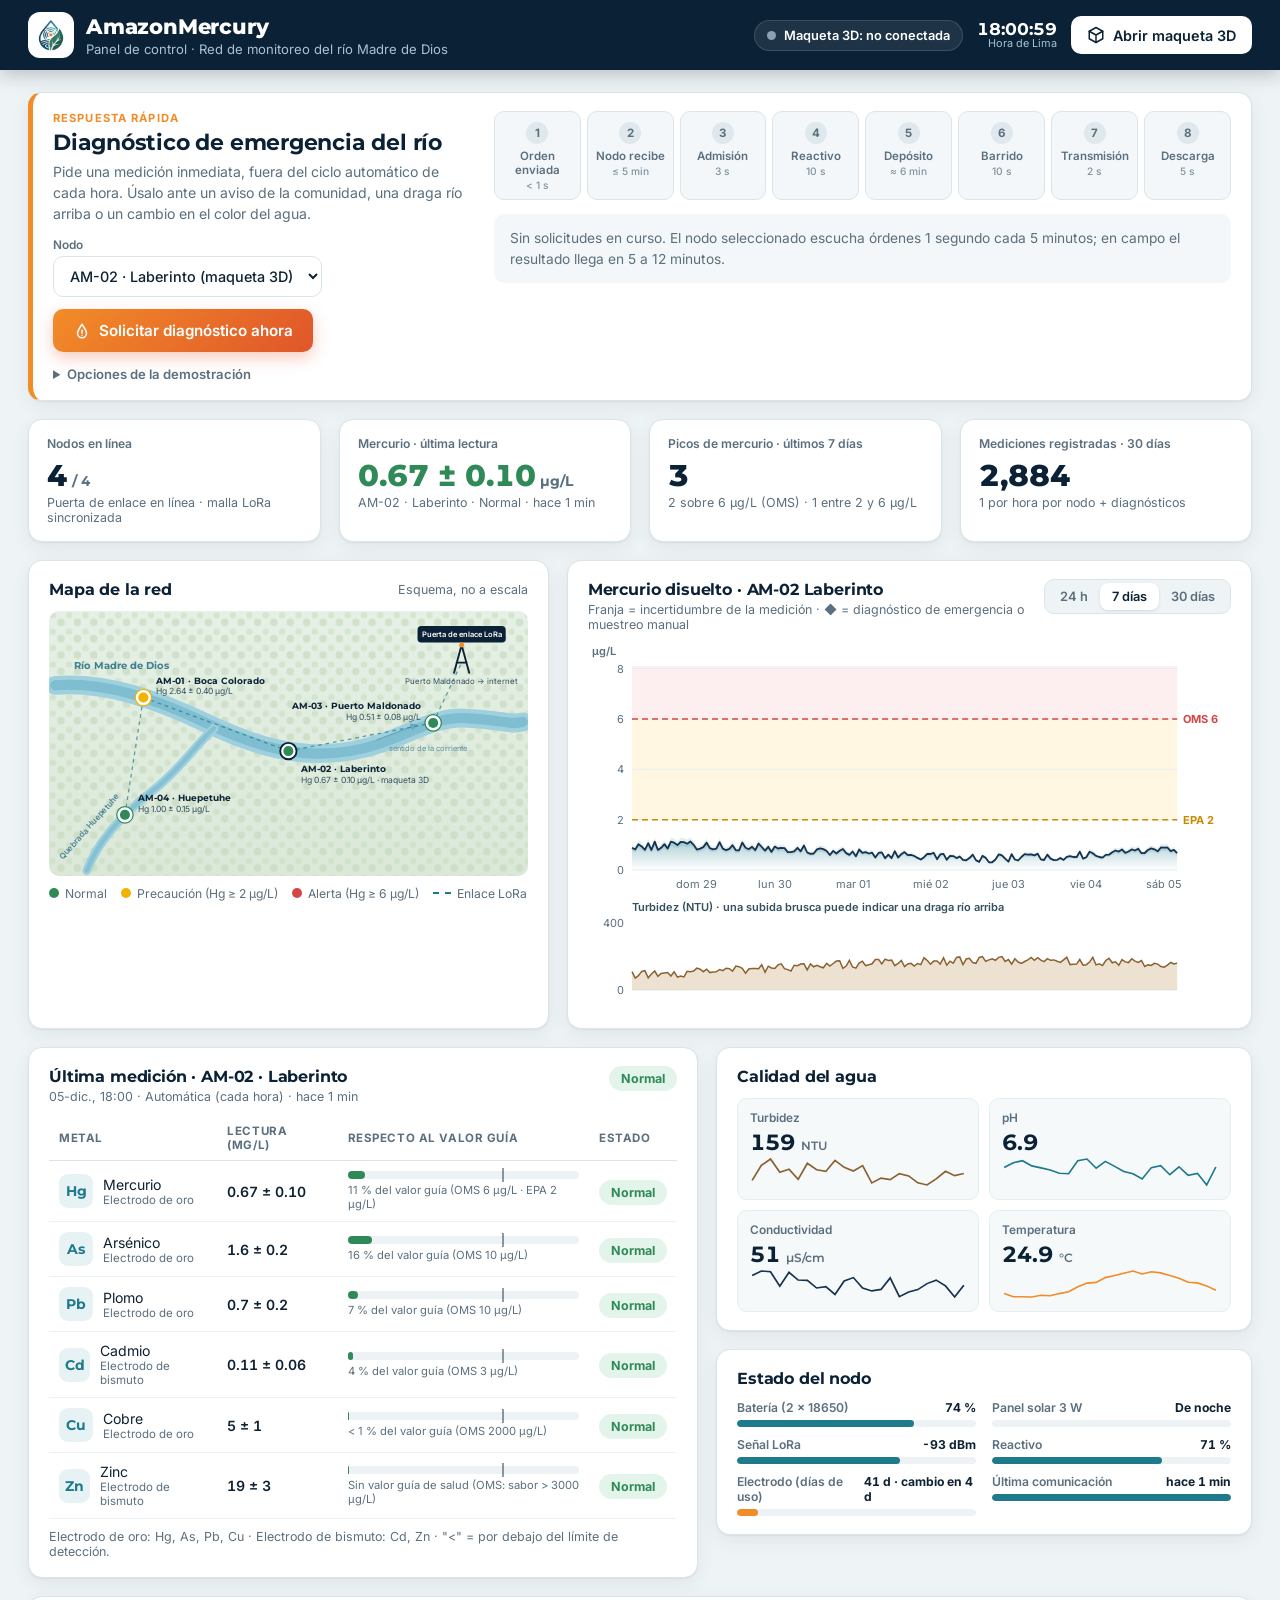
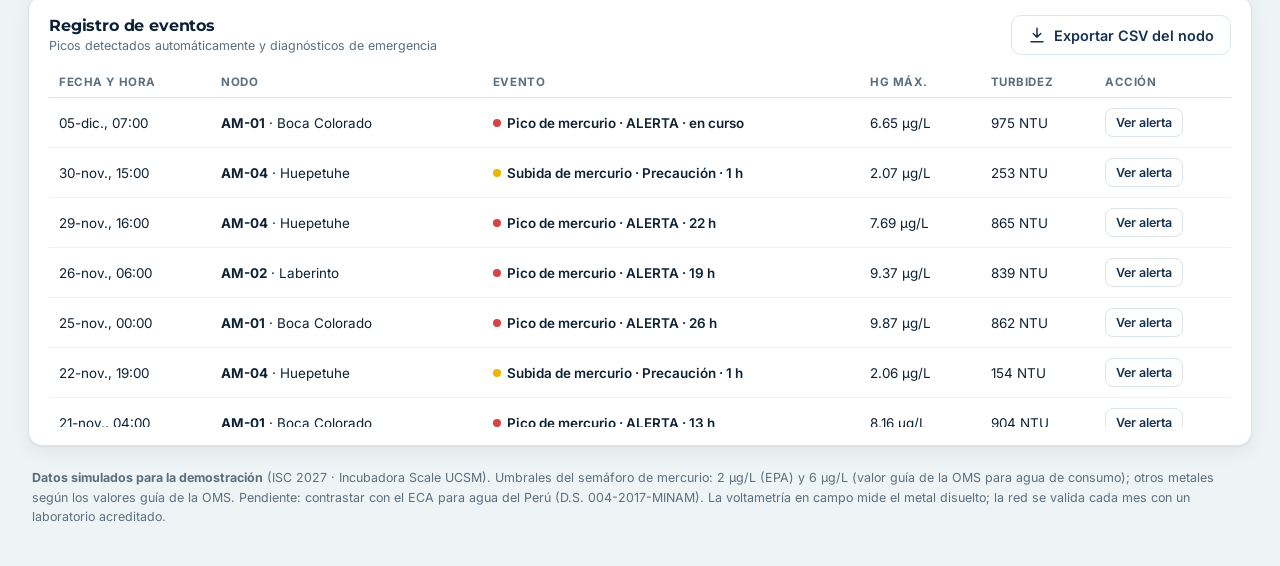
==== panel/index.html @ 2ba5c016 "AmazonMercury v2" ====
<!DOCTYPE html>
<html lang="es">
<head>
  <meta charset="UTF-8">
  <meta name="viewport" content="width=device-width, initial-scale=1.0">
  <title>AmazonMercury · Panel de control</title>
  <meta name="description" content="Panel de control de la red AmazonMercury: historial de mercurio y metales, mapa de nodos, alertas y diagnóstico de emergencia del río.">
  <meta name="theme-color" content="#0b2236">
  <link rel="icon" type="image/png" href="../assets/favicon.png">
  <link rel="preconnect" href="https://fonts.googleapis.com">
  <link rel="preconnect" href="https://fonts.gstatic.com" crossorigin>
  <link href="https://fonts.googleapis.com/css2?family=Inter:wght@400;500;600;700&family=Montserrat:wght@600;700;800&display=swap" rel="stylesheet">
  <link rel="stylesheet" href="panel.css">
</head>
<body>
  <header class="cabecera">
    <div class="marca">
      <span class="logo-tile"><img src="../assets/logo-icono.png" alt="Logo AmazonMercury"></span>
      <div>
        <h1>AmazonMercury</h1>
        <p>Panel de control · Red de monitoreo del río Madre de Dios</p>
      </div>
    </div>
    <div class="cab-derecha">
      <div id="estadoMaqueta" class="pildora desconectada" title="Conexión con la maqueta 3D (nodo AM-02)">
        <span class="punto"></span><span id="estadoMaquetaTxt">Maqueta 3D: no conectada</span>
      </div>
      <div class="reloj"><span id="reloj">--:--</span><small>Hora de Lima</small></div>
      <button id="btnMaqueta" class="btn btn-claro">
        <svg viewBox="0 0 24 24" aria-hidden="true"><path d="M12 2l9 5v10l-9 5-9-5V7z"/><path d="M12 22V12M21 7l-9 5-9-5"/></svg>
        Abrir maqueta 3D
      </button>
    </div>
  </header>

  <main class="contenido">
    <section class="tarjeta emergencia" aria-labelledby="tEmergencia">
      <div class="em-izq">
        <p class="sobretitulo">Respuesta rápida</p>
        <h2 id="tEmergencia">Diagnóstico de emergencia del río</h2>
        <p class="em-desc">Pide una medición inmediata, fuera del ciclo automático de cada hora. Úsalo ante un aviso de la comunidad, una draga río arriba o un cambio en el color del agua.</p>
        <div class="em-controles">
          <label class="campo">
            <span>Nodo</span>
            <select id="selNodoEm"></select>
          </label>
          <button id="btnEmergencia" class="btn btn-emergencia">
            <svg viewBox="0 0 24 24" aria-hidden="true"><path d="M12 3C8 9 6 12 6 15a6 6 0 0 0 12 0c0-3-2-6-6-12z"/><path d="M12 11v4M12 18h.01"/></svg>
            Solicitar diagnóstico ahora
          </button>
        </div>
        <details class="opciones-demo">
          <summary>Opciones de la demostración</summary>
          <label class="campo">
            <span>Escenario simulado</span>
            <select id="selEscenario"></select>
          </label>
          <label class="interruptor">
            <input type="checkbox" id="chkVivo">
            <span>Llegada de lecturas automáticas cada 20 s (modo demo)</span>
          </label>
        </details>
      </div>
      <div class="em-der">
        <ol id="pasosEm" class="pasos-em"></ol>
        <div id="estadoEm" class="estado-em">
          <p class="em-espera">Sin solicitudes en curso. El nodo seleccionado escucha órdenes 1 segundo cada 5 minutos; en campo el resultado llega en 5 a 12 minutos.</p>
        </div>
      </div>
    </section>

    <section class="kpis" aria-label="Resumen de la red">
      <article class="tarjeta kpi">
        <p class="kpi-etq">Nodos en línea</p>
        <p class="kpi-valor" id="kpiNodos">–</p>
        <p class="kpi-sub" id="kpiNodosSub"></p>
      </article>
      <article class="tarjeta kpi" id="kpiHgCaja">
        <p class="kpi-etq">Mercurio · última lectura</p>
        <p class="kpi-valor" id="kpiHg">–</p>
        <p class="kpi-sub" id="kpiHgSub"></p>
      </article>
      <article class="tarjeta kpi">
        <p class="kpi-etq">Picos de mercurio · últimos 7 días</p>
        <p class="kpi-valor" id="kpiAlertas">–</p>
        <p class="kpi-sub" id="kpiAlertasSub"></p>
      </article>
      <article class="tarjeta kpi">
        <p class="kpi-etq">Mediciones registradas · 30 días</p>
        <p class="kpi-valor" id="kpiMediciones">–</p>
        <p class="kpi-sub">1 por hora por nodo + diagnósticos</p>
      </article>
    </section>

    <section class="fila-mapa">
      <article class="tarjeta mapa-caja">
        <div class="tarjeta-cab">
          <h3>Mapa de la red</h3>
          <span class="nota">Esquema, no a escala</span>
        </div>
        <svg id="mapa" class="mapa" viewBox="0 0 760 420" role="img" aria-label="Mapa esquemático de los nodos en el río Madre de Dios"></svg>
        <div class="leyenda">
          <span><i class="dot normal"></i>Normal</span>
          <span><i class="dot precaucion"></i>Precaución (Hg ≥ 2 µg/L)</span>
          <span><i class="dot alerta"></i>Alerta (Hg ≥ 6 µg/L)</span>
          <span><i class="linea-lora"></i>Enlace LoRa</span>
        </div>
      </article>

      <article class="tarjeta grafica-caja">
        <div class="tarjeta-cab">
          <div>
            <h3 id="tituloGrafica">Mercurio disuelto</h3>
            <p class="nota" id="subGrafica"></p>
          </div>
          <div class="segmentado" role="group" aria-label="Rango de tiempo">
            <button data-rango="24">24 h</button>
            <button data-rango="168" class="activo">7 días</button>
            <button data-rango="720">30 días</button>
          </div>
        </div>
        <div id="graficaHg" class="grafica"></div>
        <div id="graficaTurb" class="grafica grafica-baja"></div>
        <div id="tooltip" class="tooltip" hidden></div>
      </article>
    </section>

    <section class="fila-detalle">
      <article class="tarjeta">
        <div class="tarjeta-cab">
          <div>
            <h3>Última medición · <span id="detNodo">AM-02</span></h3>
            <p class="nota" id="detFecha"></p>
          </div>
          <span id="detEstado" class="etiqueta-estado normal">Normal</span>
        </div>
        <table class="tabla-metales">
          <thead><tr><th>Metal</th><th>Lectura (µg/L)</th><th>Respecto al valor guía</th><th>Estado</th></tr></thead>
          <tbody id="tablaMetales"></tbody>
        </table>
        <p class="nota pie-tabla">Electrodo de oro: Hg, As, Pb, Cu · Electrodo de bismuto: Cd, Zn · "&lt;" = por debajo del límite de detección.</p>
      </article>

      <div class="columna">
        <article class="tarjeta">
          <div class="tarjeta-cab"><h3>Calidad del agua</h3></div>
          <div id="paramsAgua" class="params"></div>
        </article>
        <article class="tarjeta">
          <div class="tarjeta-cab"><h3>Estado del nodo</h3></div>
          <div id="saludNodo" class="salud"></div>
        </article>
      </div>
    </section>

    <section class="tarjeta">
      <div class="tarjeta-cab">
        <div>
          <h3>Registro de eventos</h3>
          <p class="nota">Picos detectados automáticamente y diagnósticos de emergencia</p>
        </div>
        <div class="acciones-cab">
          <button id="btnCsv" class="btn btn-borde">
            <svg viewBox="0 0 24 24" aria-hidden="true"><path d="M12 3v12M7 10l5 5 5-5M4 21h16"/></svg>
            Exportar CSV del nodo
          </button>
        </div>
      </div>
      <div class="tabla-scroll">
        <table class="tabla-eventos">
          <thead><tr><th>Fecha y hora</th><th>Nodo</th><th>Evento</th><th>Hg máx.</th><th>Turbidez</th><th>Acción</th></tr></thead>
          <tbody id="tablaEventos"></tbody>
        </table>
      </div>
    </section>

    <footer class="pie">
      <p><strong>Datos simulados para la demostración</strong> (ISC 2027 · Incubadora Scale UCSM). Umbrales del semáforo de mercurio: 2 µg/L (EPA) y 6 µg/L (valor guía de la OMS para agua de consumo); otros metales según los valores guía de la OMS. Pendiente: contrastar con el ECA para agua del Perú (D.S. 004-2017-MINAM). La voltametría en campo mide el metal disuelto; la red se valida cada mes con un laboratorio acreditado.</p>
    </footer>
  </main>

  <div id="modalAlerta" class="modal" hidden>
    <div class="modal-fondo" data-cerrar></div>
    <article class="modal-caja" role="dialog" aria-modal="true" aria-labelledby="tModal">
      <button class="btn-x" data-cerrar aria-label="Cerrar">&times;</button>
      <p class="sobretitulo">Vista previa · no se envía nada</p>
      <h3 id="tModal">Alerta a comunidades y autoridades</h3>
      <div class="sms" id="smsTexto"></div>
      <p class="nota">Destinatarios previstos: comunidades río abajo, ANA, OEFA, DIRESA y gobierno regional. En un despliegue real se enviaría por SMS, radio comunitaria y WhatsApp.</p>
      <div class="modal-acciones">
        <button class="btn btn-borde" data-cerrar>Cerrar</button>
        <button class="btn btn-emergencia" id="btnSimEnvio">Simular envío</button>
      </div>
    </article>
  </div>

  <div id="avisos" class="avisos" aria-live="polite"></div>

  <script type="module" src="panel.js"></script>
</body>
</html>
---- panel/panel.css ----
:root {
  --navy: #0b2236;
  --azul: #16324f;
  --teal: #1f7a8c;
  --aqua: #5ec4d6;
  --verde: #2f8a57;
  --naranja: #f28c28;
  --fondo: #eef3f5;
  --tarjeta: #ffffff;
  --borde: #dbe4e8;
  --texto: #0f2233;
  --suave: #5b6f7e;
  --normal: #2f8a57;
  --precaucion: #c98a00;
  --precaucion-bg: #fff4d6;
  --alerta: #d64545;
  --alerta-bg: #fde8e8;
  --nd: #8a9aa6;
  --radio: 14px;
  --sombra: 0 1px 2px rgba(11, 34, 54, 0.06), 0 6px 20px rgba(11, 34, 54, 0.06);
  --fuente: "Inter", system-ui, -apple-system, "Segoe UI", Roboto, sans-serif;
  --titulo: "Montserrat", var(--fuente);
}

* { box-sizing: border-box; }
html, body { margin: 0; }
body {
  background: var(--fondo);
  color: var(--texto);
  font-family: var(--fuente);
  font-size: 15px;
  -webkit-font-smoothing: antialiased;
}
button, select { font: inherit; color: inherit; }
button { cursor: pointer; }
svg { display: block; }
h1, h2, h3 { font-family: var(--titulo); margin: 0; letter-spacing: -0.01em; }

.cabecera {
  position: sticky;
  top: 0;
  z-index: 20;
  display: flex;
  align-items: center;
  justify-content: space-between;
  gap: 16px;
  padding: 12px 28px;
  background: var(--navy);
  color: #fff;
  box-shadow: 0 4px 18px rgba(11, 34, 54, 0.25);
}
.marca { display: flex; align-items: center; gap: 12px; }
.logo-tile {
  width: 46px; height: 46px; flex: none;
  display: grid; place-items: center;
  border-radius: 12px; background: #fff;
}
.logo-tile img { width: 36px; height: auto; }
.marca h1 { font-size: 1.3rem; font-weight: 800; }
.marca p { margin: 2px 0 0; font-size: 0.82rem; color: #a9c3d3; }
.cab-derecha { display: flex; align-items: center; gap: 14px; }
.pildora {
  display: flex; align-items: center; gap: 8px;
  padding: 7px 12px; border-radius: 999px;
  font-size: 0.8rem; font-weight: 600;
  background: rgba(255, 255, 255, 0.08);
  border: 1px solid rgba(255, 255, 255, 0.14);
}
.pildora .punto { width: 9px; height: 9px; border-radius: 50%; background: #8aa1b1; }
.pildora.conectada .punto { background: #4ade80; box-shadow: 0 0 0 4px rgba(74, 222, 128, 0.22); }
.pildora.ocupada .punto { background: var(--naranja); box-shadow: 0 0 0 4px rgba(242, 140, 40, 0.25); animation: latido 1s infinite; }
@keyframes latido { 50% { opacity: 0.4; } }
.reloj { display: flex; flex-direction: column; align-items: flex-end; line-height: 1.1; }
.reloj span { font-family: var(--titulo); font-weight: 700; font-size: 1.05rem; font-variant-numeric: tabular-nums; }
.reloj small { font-size: 0.68rem; color: #a9c3d3; }

.btn {
  display: inline-flex; align-items: center; gap: 8px;
  padding: 10px 16px; border-radius: 10px; border: 0;
  font-weight: 600; font-size: 0.9rem;
  transition: transform 0.1s, box-shadow 0.2s, background 0.2s;
}
.btn svg { width: 18px; height: 18px; fill: none; stroke: currentColor; stroke-width: 2; stroke-linecap: round; stroke-linejoin: round; }
.btn:active { transform: translateY(1px); }
.btn-claro { background: #fff; color: var(--navy); }
.btn-claro:hover { background: #e7f6f9; }
.btn-borde { background: #fff; border: 1px solid var(--borde); color: var(--azul); }
.btn-borde:hover { border-color: var(--teal); color: var(--teal); }
.btn-emergencia { background: linear-gradient(135deg, #f28c28, #e0562a); color: #fff; box-shadow: 0 6px 16px rgba(224, 86, 42, 0.3); padding: 12px 20px; font-size: 0.95rem; }
.btn-emergencia:hover { box-shadow: 0 8px 22px rgba(224, 86, 42, 0.42); }
.btn-emergencia:disabled { opacity: 0.55; cursor: progress; box-shadow: none; }
.btn-mini { padding: 6px 10px; font-size: 0.78rem; border-radius: 8px; }

.contenido { max-width: 1440px; margin: 0 auto; padding: 22px 28px 40px; display: grid; gap: 18px; }
.tarjeta { background: var(--tarjeta); border: 1px solid var(--borde); border-radius: var(--radio); box-shadow: var(--sombra); padding: 18px 20px; }
.tarjeta-cab { display: flex; justify-content: space-between; align-items: flex-start; gap: 12px; margin-bottom: 12px; }
.tarjeta-cab h3 { font-size: 1.02rem; font-weight: 700; color: var(--navy); }
.nota { margin: 3px 0 0; font-size: 0.78rem; color: var(--suave); }
.sobretitulo { margin: 0 0 4px; font-size: 0.7rem; font-weight: 700; letter-spacing: 0.1em; text-transform: uppercase; color: var(--naranja); }

.emergencia {
  display: grid; grid-template-columns: minmax(320px, 0.9fr) 1.6fr; gap: 26px;
  border-left: 5px solid var(--naranja);
}
.emergencia h2 { font-size: 1.35rem; color: var(--navy); }
.em-desc { margin: 6px 0 14px; color: var(--suave); font-size: 0.88rem; line-height: 1.5; }
.em-controles { display: flex; align-items: flex-end; gap: 12px; flex-wrap: wrap; }
.campo { display: flex; flex-direction: column; gap: 4px; font-size: 0.74rem; font-weight: 600; color: var(--suave); }
.campo select { padding: 10px 12px; border-radius: 10px; border: 1px solid var(--borde); background: #fff; font-size: 0.9rem; font-weight: 500; color: var(--texto); min-width: 200px; }
.opciones-demo { margin-top: 14px; font-size: 0.82rem; color: var(--suave); }
.opciones-demo summary { cursor: pointer; font-weight: 600; }
.opciones-demo[open] summary { margin-bottom: 10px; }
.opciones-demo .campo { margin-bottom: 10px; }
.interruptor { display: flex; align-items: center; gap: 8px; cursor: pointer; }
.interruptor input { width: 16px; height: 16px; accent-color: var(--teal); }

.pasos-em { list-style: none; margin: 0; padding: 0; display: grid; grid-template-columns: repeat(8, 1fr); gap: 6px; }
.pasos-em li {
  position: relative; padding: 10px 6px 8px; border-radius: 10px; text-align: center;
  background: #f3f7f9; border: 1px solid var(--borde); font-size: 0.72rem; font-weight: 600; color: var(--suave);
}
.pasos-em li b { display: grid; place-items: center; width: 22px; height: 22px; margin: 0 auto 5px; border-radius: 50%; background: #dfe8ec; color: var(--suave); font-size: 0.72rem; }
.pasos-em li small { display: block; margin-top: 2px; font-weight: 500; font-size: 0.64rem; color: #8193a0; }
.pasos-em li.activo { background: #fff3e6; border-color: var(--naranja); color: #a3510c; }
.pasos-em li.activo b { background: var(--naranja); color: #fff; animation: latido 1s infinite; }
.pasos-em li.hecho { background: #eaf6ef; border-color: #bfe3cd; color: var(--verde); }
.pasos-em li.hecho b { background: var(--verde); color: #fff; }
.estado-em { margin-top: 14px; min-height: 92px; }
.em-espera { margin: 0; padding: 14px 16px; border-radius: 10px; background: #f3f7f9; color: var(--suave); font-size: 0.86rem; line-height: 1.5; }
.em-progreso { margin: 0; padding: 14px 16px; border-radius: 10px; background: #fff7ef; color: #7a3d0a; font-size: 0.9rem; line-height: 1.5; }
.em-progreso small { display: block; color: #a8672f; font-size: 0.76rem; margin-top: 2px; }
.em-resultado { display: grid; grid-template-columns: auto 1fr; gap: 18px; align-items: center; padding: 14px 16px; border-radius: 12px; border: 1px solid var(--borde); }
.em-resultado.normal { background: #eef8f2; border-color: #bfe3cd; }
.em-resultado.precaucion { background: var(--precaucion-bg); border-color: #f0d68e; }
.em-resultado.alerta { background: var(--alerta-bg); border-color: #f2b3b3; }
.em-hg { font-family: var(--titulo); font-weight: 800; font-size: 2rem; line-height: 1; }
.em-hg small { display: block; font-family: var(--fuente); font-size: 0.74rem; font-weight: 600; color: var(--suave); margin-bottom: 4px; }
.em-resultado.normal .em-hg strong { color: var(--normal); }
.em-resultado.precaucion .em-hg strong { color: var(--precaucion); }
.em-resultado.alerta .em-hg strong { color: var(--alerta); }
.em-info p { margin: 0 0 6px; font-size: 0.86rem; }
.chips { display: flex; flex-wrap: wrap; gap: 5px; }
.chip { padding: 3px 8px; border-radius: 999px; background: #fff; border: 1px solid var(--borde); font-size: 0.74rem; font-variant-numeric: tabular-nums; }
.chip.precaucion { border-color: #f0d68e; background: var(--precaucion-bg); }
.chip.alerta { border-color: #f2b3b3; background: var(--alerta-bg); color: #9b2424; }

.kpis { display: grid; grid-template-columns: repeat(4, 1fr); gap: 18px; }
.kpi { padding: 16px 18px; }
.kpi-etq { margin: 0; font-size: 0.76rem; font-weight: 600; color: var(--suave); }
.kpi-valor { margin: 6px 0 2px; font-family: var(--titulo); font-size: 1.85rem; font-weight: 800; color: var(--navy); font-variant-numeric: tabular-nums; }
.kpi-valor small { font-size: 0.9rem; font-weight: 700; color: var(--suave); }
.kpi-sub { margin: 0; font-size: 0.78rem; color: var(--suave); }
.kpi.normal .kpi-valor { color: var(--normal); }
.kpi.precaucion .kpi-valor { color: var(--precaucion); }
.kpi.alerta .kpi-valor { color: var(--alerta); }

.fila-mapa { display: grid; grid-template-columns: minmax(0, 0.95fr) minmax(0, 1.25fr); gap: 18px; }
.mapa { width: 100%; max-height: 470px; height: auto; border-radius: 10px; background: linear-gradient(180deg, #e6f0e6, #dbe8d8); }
.mapa .nodo { cursor: pointer; }
.mapa .nodo:hover .anillo, .mapa .nodo.sel .anillo { stroke: var(--navy); stroke-width: 3; }
.leyenda { display: flex; flex-wrap: wrap; gap: 14px; margin-top: 10px; font-size: 0.76rem; color: var(--suave); }
.leyenda span { display: inline-flex; align-items: center; gap: 6px; }
.dot { width: 10px; height: 10px; border-radius: 50%; display: inline-block; }
.dot.normal { background: var(--normal); }
.dot.precaucion { background: #f0b400; }
.dot.alerta { background: var(--alerta); }
.linea-lora { width: 18px; border-top: 2px dashed var(--teal); display: inline-block; }

.grafica-caja { position: relative; }
.segmentado { display: inline-flex; padding: 3px; border-radius: 10px; background: #eef3f5; border: 1px solid var(--borde); }
.segmentado button { white-space: nowrap; border: 0; background: transparent; padding: 6px 12px; border-radius: 8px; font-size: 0.8rem; font-weight: 600; color: var(--suave); }
.segmentado button.activo { background: #fff; color: var(--navy); box-shadow: 0 1px 3px rgba(11, 34, 54, 0.12); }
.grafica { width: 100%; height: 250px; }
.grafica-baja { height: 110px; margin-top: 6px; }
.grafica svg { width: 100%; height: 100%; overflow: visible; }
.grafica text { font-family: var(--fuente); font-size: 11px; fill: var(--suave); }
.tooltip {
  position: absolute; pointer-events: none; z-index: 5;
  min-width: 170px; padding: 9px 11px; border-radius: 10px;
  background: var(--navy); color: #fff; font-size: 0.78rem; line-height: 1.45;
  box-shadow: 0 8px 24px rgba(11, 34, 54, 0.3);
}
.tooltip b { font-family: var(--titulo); }
.tooltip .t-hg { font-size: 1rem; font-weight: 700; }

.fila-detalle { display: grid; grid-template-columns: minmax(0, 1.25fr) minmax(0, 1fr); gap: 18px; }
.columna { display: grid; gap: 18px; align-content: start; }
.etiqueta-estado { padding: 5px 12px; border-radius: 999px; font-size: 0.78rem; font-weight: 700; }
.etiqueta-estado.normal { background: #e3f4ea; color: var(--normal); }
.etiqueta-estado.precaucion { background: var(--precaucion-bg); color: #8a5e00; }
.etiqueta-estado.alerta { background: var(--alerta-bg); color: #a32a2a; }
.etiqueta-estado.nd { background: #edf1f3; color: var(--suave); }
table { width: 100%; border-collapse: collapse; }
th { text-align: left; font-size: 0.72rem; font-weight: 700; color: var(--suave); text-transform: uppercase; letter-spacing: 0.05em; padding: 8px 10px; border-bottom: 1px solid var(--borde); }
td { padding: 10px; border-bottom: 1px solid #edf2f4; font-size: 0.88rem; vertical-align: middle; }
.tabla-metales td:nth-child(2) { font-variant-numeric: tabular-nums; font-weight: 600; white-space: nowrap; }
.metal { display: flex; align-items: center; gap: 10px; }
.metal b { display: grid; place-items: center; width: 34px; height: 34px; border-radius: 9px; background: #e7f2f5; color: var(--teal); font-family: var(--titulo); font-size: 0.86rem; }
.metal small { display: block; color: var(--suave); font-size: 0.72rem; }
.barra { position: relative; height: 8px; border-radius: 999px; background: #edf2f4; min-width: 120px; }
.barra span { position: absolute; left: 0; top: 0; bottom: 0; border-radius: 999px; background: var(--normal); }
.barra.precaucion span { background: #f0b400; }
.barra.alerta span { background: var(--alerta); }
.barra i { position: absolute; top: -3px; bottom: -3px; width: 2px; background: var(--navy); opacity: 0.45; }
.barra-txt { display: block; margin-top: 4px; font-size: 0.7rem; color: var(--suave); }
.pie-tabla { margin-top: 10px; }

.params { display: grid; grid-template-columns: repeat(2, 1fr); gap: 10px; }
.param { padding: 12px; border-radius: 10px; background: #f5f9fa; border: 1px solid #e6eef1; }
.param p { margin: 0; font-size: 0.74rem; color: var(--suave); font-weight: 600; }
.param strong { display: block; margin: 4px 0 2px; font-family: var(--titulo); font-size: 1.35rem; color: var(--navy); font-variant-numeric: tabular-nums; }
.param strong small { font-size: 0.78rem; color: var(--suave); font-weight: 600; }
.param.aviso { background: #fff7ef; border-color: #f6d3b0; }
.param.aviso strong { color: #b4560c; }
.param svg { width: 100%; height: 30px; }
.salud { display: grid; grid-template-columns: repeat(2, 1fr); gap: 10px 16px; }
.salud-item p { margin: 0 0 5px; font-size: 0.76rem; color: var(--suave); font-weight: 600; display: flex; justify-content: space-between; }
.salud-item p b { color: var(--texto); font-variant-numeric: tabular-nums; }
.medidor { height: 7px; border-radius: 999px; background: #edf2f4; overflow: hidden; }
.medidor span { display: block; height: 100%; border-radius: 999px; background: var(--teal); }
.medidor.bajo span { background: var(--naranja); }

.acciones-cab { display: flex; gap: 8px; }
.tabla-scroll { max-height: 360px; overflow: auto; }
.tabla-eventos thead th { position: sticky; top: 0; background: #fff; }
.tabla-eventos td { font-size: 0.84rem; }
.tipo { display: inline-flex; align-items: center; gap: 6px; font-weight: 600; }
.tipo i { width: 8px; height: 8px; border-radius: 50%; }
.tipo.alerta i { background: var(--alerta); }
.tipo.precaucion i { background: #f0b400; }
.tipo.normal i { background: var(--normal); }
.tipo.diag { color: #a3510c; }
.tipo.diag i { background: var(--naranja); }
.fila-nueva { animation: resaltar 2.5s ease-out; }
@keyframes resaltar { from { background: #fff1e0; } }

.pie { padding: 4px 4px 0; }
.pie p { margin: 0; font-size: 0.78rem; color: var(--suave); line-height: 1.55; }

.modal { position: fixed; inset: 0; z-index: 50; display: grid; place-items: center; padding: 16px; }
.modal[hidden] { display: none; }
.modal-fondo { position: absolute; inset: 0; background: rgba(11, 34, 54, 0.55); }
.modal-caja { position: relative; width: min(520px, 100%); background: #fff; border-radius: 16px; padding: 24px; box-shadow: 0 30px 80px rgba(0, 0, 0, 0.3); }
.modal-caja h3 { font-size: 1.2rem; color: var(--navy); margin-bottom: 12px; }
.btn-x { position: absolute; top: 12px; right: 14px; border: 0; background: none; font-size: 1.6rem; color: var(--suave); }
.sms { padding: 14px 16px; border-radius: 14px 14px 14px 4px; background: #eef6f8; border: 1px solid #d3e7ec; font-size: 0.9rem; line-height: 1.5; white-space: pre-line; }
.modal-acciones { display: flex; justify-content: flex-end; gap: 10px; margin-top: 16px; }

.avisos { position: fixed; right: 20px; bottom: 20px; z-index: 60; display: grid; gap: 8px; }
.aviso {
  max-width: 360px; padding: 12px 14px; border-radius: 12px;
  background: var(--navy); color: #fff; font-size: 0.84rem; line-height: 1.4;
  box-shadow: 0 10px 30px rgba(11, 34, 54, 0.3);
  animation: subir 0.3s ease-out;
}
.aviso.alerta { background: #a32a2a; }
.aviso.ok { background: #1f6b44; }
@keyframes subir { from { transform: translateY(12px); opacity: 0; } }

@media (max-width: 1180px) {
  .emergencia { grid-template-columns: 1fr; }
  .pasos-em { grid-template-columns: repeat(4, 1fr); }
  .fila-mapa, .fila-detalle { grid-template-columns: 1fr; }
  .kpis { grid-template-columns: repeat(2, 1fr); }
}
@media (max-width: 680px) {
  .cabecera { flex-wrap: wrap; padding: 10px 14px; }
  .cab-derecha { width: 100%; justify-content: space-between; }
  .reloj { display: none; }
  .contenido { padding: 14px; }
  .kpis { grid-template-columns: 1fr 1fr; gap: 10px; }
  .kpi-valor { font-size: 1.4rem; }
  .pasos-em { grid-template-columns: repeat(2, 1fr); }
  .params, .salud { grid-template-columns: 1fr 1fr; }
  .tabla-metales th:nth-child(3), .tabla-metales td:nth-child(3) { display: none; }
  .em-resultado { grid-template-columns: 1fr; }
}
@media (prefers-reduced-motion: reduce) {
  * { animation: none !important; transition: none !important; }
}
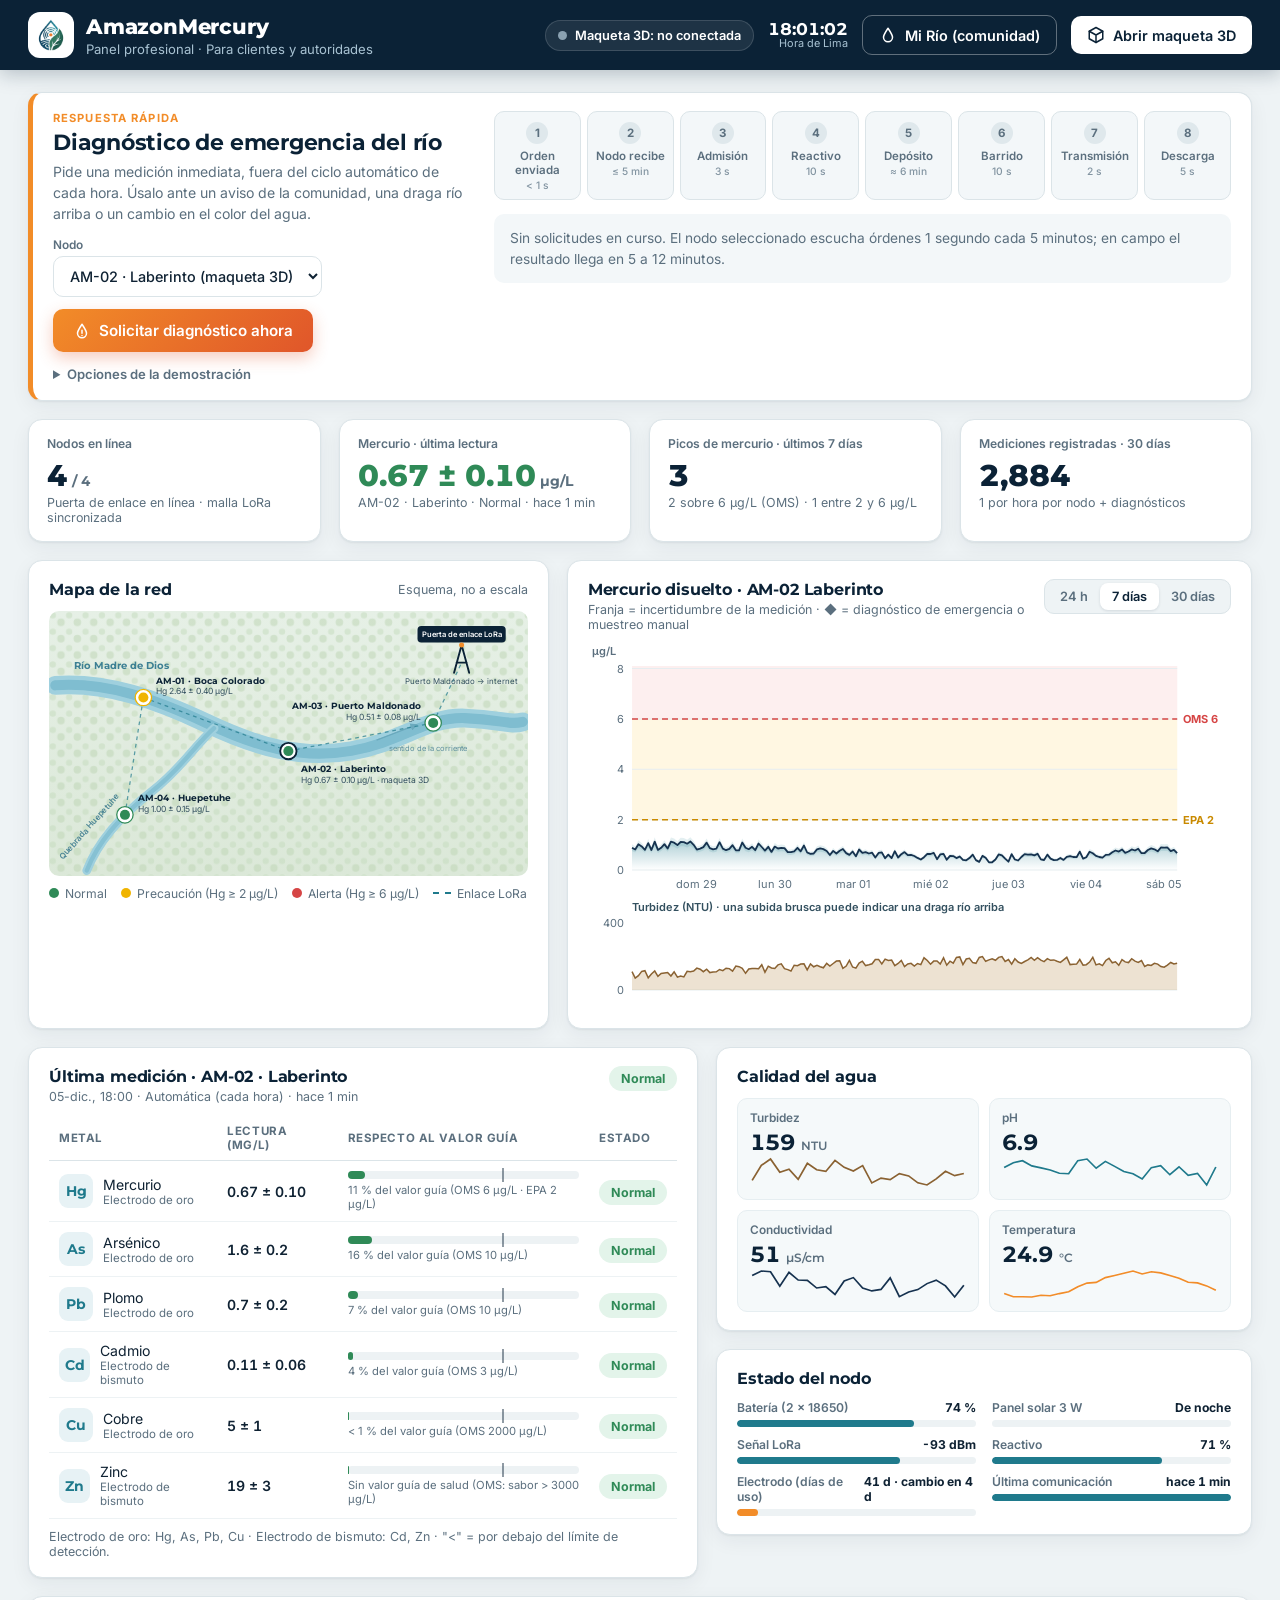
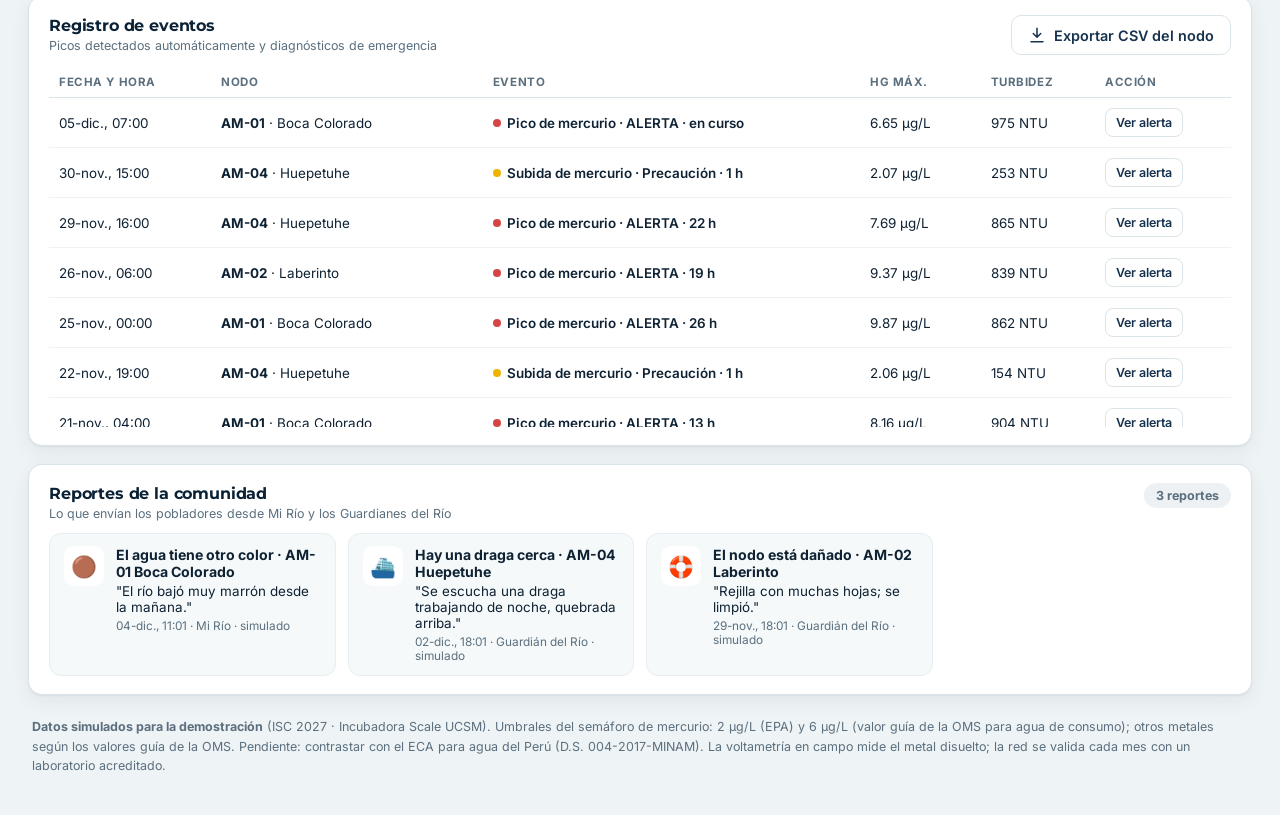
==== commit a6d34d80: "AmazonMerucy v3" ====
--- a/panel/index.html
+++ b/panel/index.html
@@ -3,7 +3,7 @@
 <head>
   <meta charset="UTF-8">
   <meta name="viewport" content="width=device-width, initial-scale=1.0">
-  <title>AmazonMercury · Panel de control</title>
+  <title>AmazonMercury · Panel profesional</title>
   <meta name="description" content="Panel de control de la red AmazonMercury: historial de mercurio y metales, mapa de nodos, alertas y diagnóstico de emergencia del río.">
   <meta name="theme-color" content="#0b2236">
   <link rel="icon" type="image/png" href="../assets/favicon.png">
@@ -18,7 +18,7 @@
       <span class="logo-tile"><img src="../assets/logo-icono.png" alt="Logo AmazonMercury"></span>
       <div>
         <h1>AmazonMercury</h1>
-        <p>Panel de control · Red de monitoreo del río Madre de Dios</p>
+        <p>Panel profesional · Para clientes y autoridades</p>
       </div>
     </div>
     <div class="cab-derecha">
@@ -26,6 +26,10 @@
         <span class="punto"></span><span id="estadoMaquetaTxt">Maqueta 3D: no conectada</span>
       </div>
       <div class="reloj"><span id="reloj">--:--</span><small>Hora de Lima</small></div>
+      <button id="btnMiRio" class="btn btn-borde-claro" title="Abrir el panel para la comunidad">
+        <svg viewBox="0 0 24 24" aria-hidden="true"><path d="M12 3C8 9 6 12 6 15a6 6 0 0 0 12 0c0-3-2-6-6-12z"/></svg>
+        Mi Río (comunidad)
+      </button>
       <button id="btnMaqueta" class="btn btn-claro">
         <svg viewBox="0 0 24 24" aria-hidden="true"><path d="M12 2l9 5v10l-9 5-9-5V7z"/><path d="M12 22V12M21 7l-9 5-9-5"/></svg>
         Abrir maqueta 3D
@@ -174,6 +178,17 @@
       </div>
     </section>
 
+    <section class="tarjeta">
+      <div class="tarjeta-cab">
+        <div>
+          <h3>Reportes de la comunidad</h3>
+          <p class="nota">Lo que envían los pobladores desde Mi Río y los Guardianes del Río</p>
+        </div>
+        <span class="etiqueta-estado nd" id="numReportes">0</span>
+      </div>
+      <div id="listaReportes" class="reportes"></div>
+    </section>
+
     <footer class="pie">
       <p><strong>Datos simulados para la demostración</strong> (ISC 2027 · Incubadora Scale UCSM). Umbrales del semáforo de mercurio: 2 µg/L (EPA) y 6 µg/L (valor guía de la OMS para agua de consumo); otros metales según los valores guía de la OMS. Pendiente: contrastar con el ECA para agua del Perú (D.S. 004-2017-MINAM). La voltametría en campo mide el metal disuelto; la red se valida cada mes con un laboratorio acreditado.</p>
     </footer>
--- a/panel/panel.css
+++ b/panel/panel.css
@@ -74,7 +74,7 @@
 .reloj span { font-family: var(--titulo); font-weight: 700; font-size: 1.05rem; font-variant-numeric: tabular-nums; }
 .reloj small { font-size: 0.68rem; color: #a9c3d3; }
 
-.btn {
+.btn { white-space: nowrap;
   display: inline-flex; align-items: center; gap: 8px;
   padding: 10px 16px; border-radius: 10px; border: 0;
   font-weight: 600; font-size: 0.9rem;
@@ -83,6 +83,15 @@
 .btn svg { width: 18px; height: 18px; fill: none; stroke: currentColor; stroke-width: 2; stroke-linecap: round; stroke-linejoin: round; }
 .btn:active { transform: translateY(1px); }
 .btn-claro { background: #fff; color: var(--navy); }
+.btn-borde-claro { background: transparent; color: #fff; border: 1px solid rgba(255, 255, 255, .35); }
+.btn-borde-claro:hover { background: rgba(255, 255, 255, .1); }
+.reportes { display: grid; grid-template-columns: repeat(auto-fill, minmax(260px, 1fr)); gap: 12px; }
+.reporte { display: flex; gap: 12px; padding: 12px 14px; border-radius: 12px; background: #f5f9fa; border: 1px solid #e6eef1; }
+.reporte .ri { flex: none; width: 40px; height: 40px; display: grid; place-items: center; border-radius: 10px; background: #fff; font-size: 1.3rem; }
+.reporte b { display: block; font-size: .88rem; }
+.reporte p { margin: 3px 0 0; font-size: .84rem; color: var(--texto); }
+.reporte small { display: block; margin-top: 4px; font-size: .74rem; color: var(--suave); }
+.reporte.nuevo { background: #fff3e6; border-color: #f6c99a; animation: resaltar 2.5s ease-out; }
 .btn-claro:hover { background: #e7f6f9; }
 .btn-borde { background: #fff; border: 1px solid var(--borde); color: var(--azul); }
 .btn-borde:hover { border-color: var(--teal); color: var(--teal); }
@@ -278,3 +287,9 @@
 @media (prefers-reduced-motion: reduce) {
   * { animation: none !important; transition: none !important; }
 }
+@media (max-width: 1000px) {
+  .cabecera { flex-wrap: wrap; padding: 10px 16px; }
+  .cab-derecha { flex-wrap: wrap; gap: 8px; }
+  .reloj { display: none; }
+  .marca p { font-size: .74rem; }
+}
